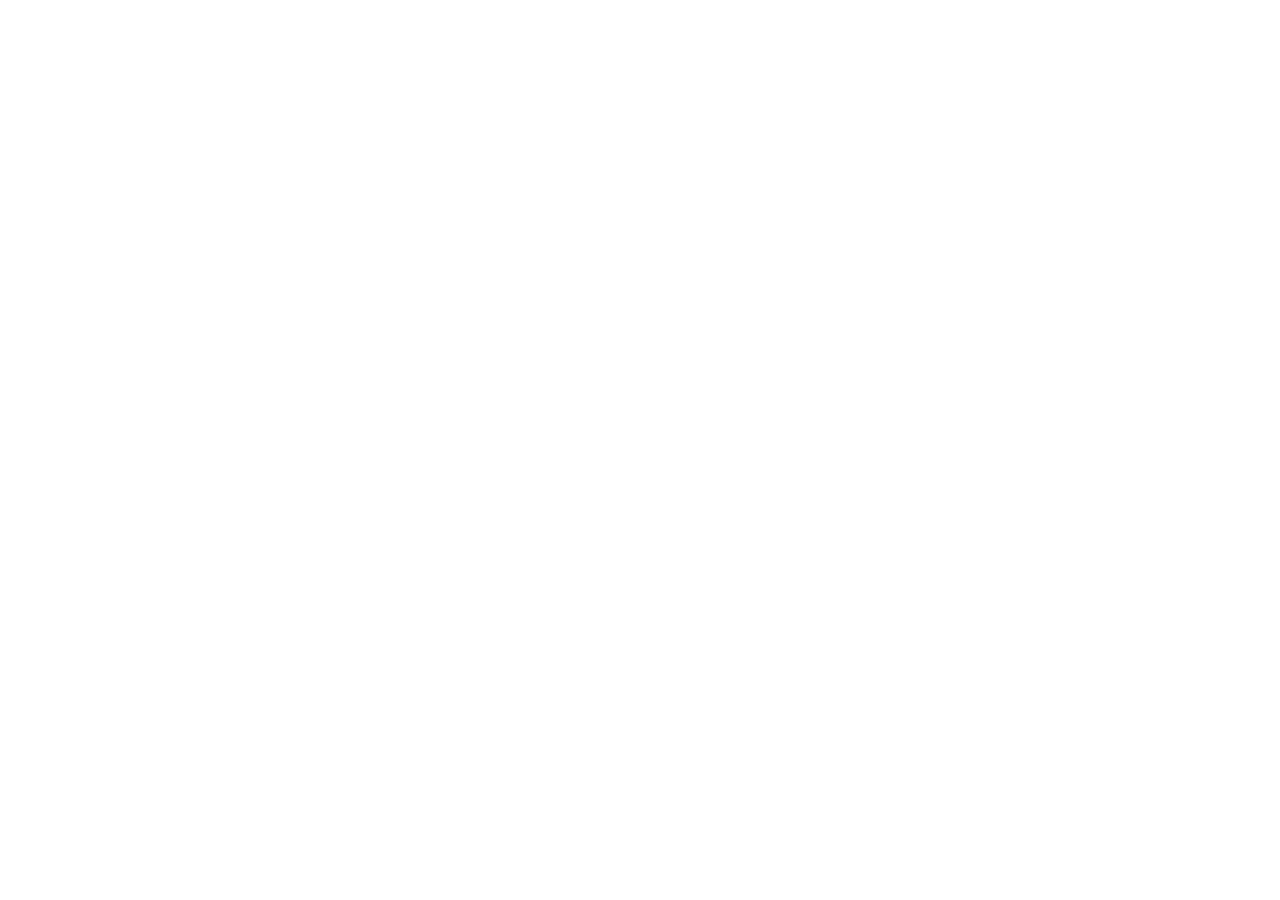
==== index.html @ 02b8e059 "Main Files Intial Version Unfinished" ====
<!DOCTYPE html>
<html lang="en">
<head>
	<title>CardBashD</title>
    <meta charset="UTF-8">
    <meta name="viewport" content="width=device-width, initial-scale=1.0">
	<link rel="stylesheet" href="stylesheet.css">
	<link rel="preconnect" href="https://fonts.googleapis.com">
    <link rel="preconnect" href="https://fonts.gstatic.com" crossorigin>
    <link href="https://fonts.googleapis.com/css2?family=Funnel+Sans:ital,wght@0,300..800;1,300..800&display=swap" rel="stylesheet">
</head>
<body>
</body>
</html>
---- stylesheet.css ----
* {  
            margin: 0;
            padding: 0;
            box-sizing: border-box;
        }

        html, body {  
           min-height: 100vh;
        }

        body {
            display: flex;
            flex-direction: column;
            font-family: Funnel Sans, sans-serif;  
            font-size: 16px;  
            line-height: 1.6;
        }

        main {  
            flex: 1;
            width: 100%;  
            padding: 20px;
            background-color: #9EC6F3;
        }

        header {
            text-align: center;
            width: 100%;  
            padding: 20px;
            background-color: #96ade0;
        }

        header > *, main > * {  
            max-width: 1200px;  
            margin: 0 auto;
        }

        footer {  
            background-color: #FFF1D5;  
            color: white;  
            text-align: center;  
            padding: 20px;  
            margin-top: auto;
        }

        footer > * {  
            max-width: 1200px;  
            margin: 0 auto;
        }

        /* Responsive scaling */
        @media (max-width: 768px) {  
            header, main {    
                padding: 15px;  
            }    
            body {    
                font-size: 14px;  
            }
        }
        
        @media (max-width: 480px) {  
            header, main {    
                padding: 10px;  
            }    
            body {    
                font-size: 12px;  
            }
        }
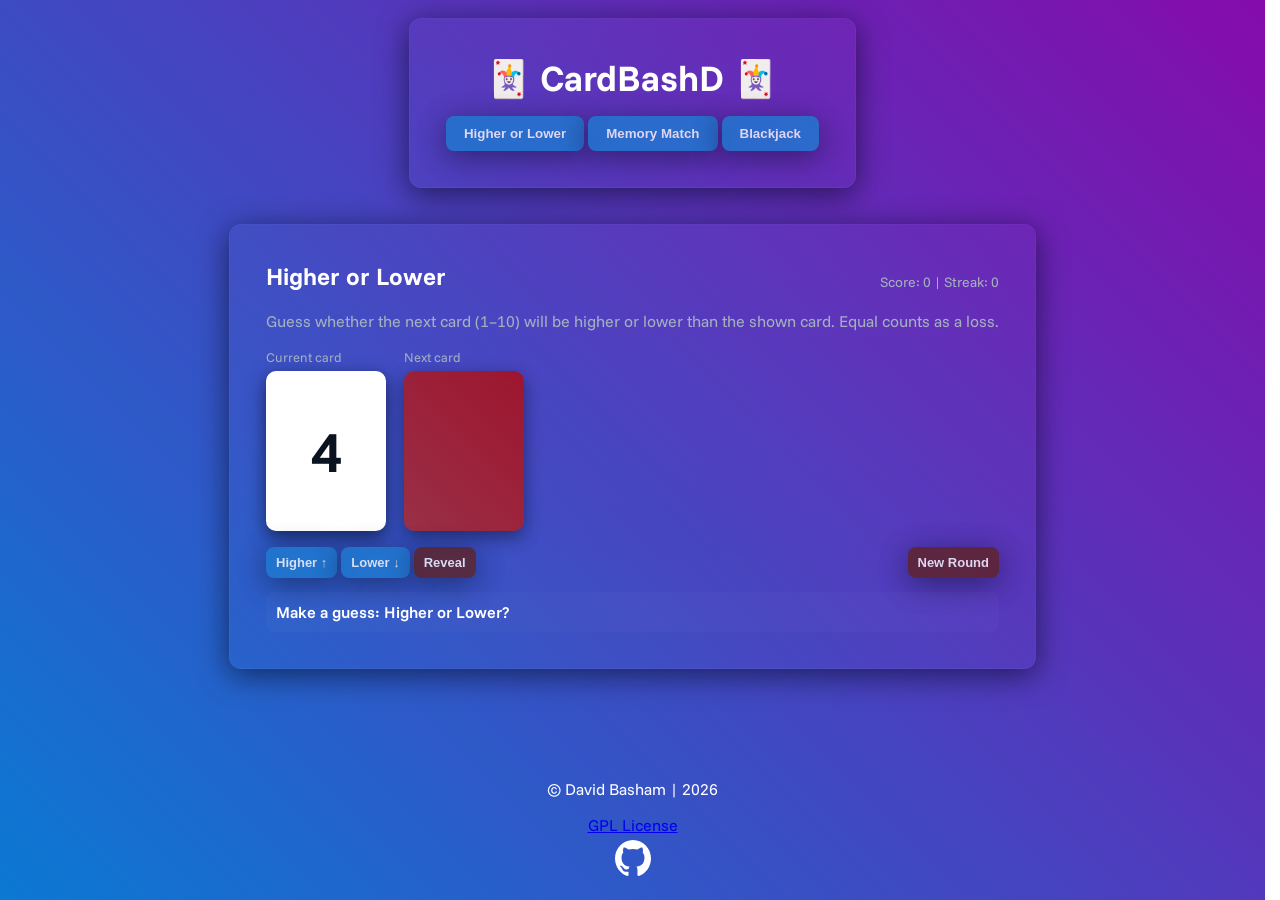
==== commit bc2a949e: "Add all files All files needed to run website" ====
--- a/index.html
+++ b/index.html
@@ -1,14 +1,87 @@
-<!DOCTYPE html>
+<!doctype html>
 <html lang="en">
 <head>
-	<title>CardBashD</title>
-    <meta charset="UTF-8">
-    <meta name="viewport" content="width=device-width, initial-scale=1.0">
-	<link rel="stylesheet" href="stylesheet.css">
-	<link rel="preconnect" href="https://fonts.googleapis.com">
-    <link rel="preconnect" href="https://fonts.gstatic.com" crossorigin>
-    <link href="https://fonts.googleapis.com/css2?family=Funnel+Sans:ital,wght@0,300..800;1,300..800&display=swap" rel="stylesheet">
+  <!-- Style Sheets and Imported Assets -->
+  <link rel="stylesheet" href="stylesheet.css">
+  <link rel="preconnect" href="https://fonts.googleapis.com">
+  <link rel="preconnect" href="https://fonts.gstatic.com" crossorigin>
+  <link href="https://fonts.googleapis.com/css2?family=Funnel+Sans:ital,wght@0,300..800;1,300..800&display=swap" rel="stylesheet">
+  <meta charset="utf-8" />
+  <meta name="viewport" content="width=device-width,initial-scale=1" />
+  <title>CardBashD</title>
 </head>
+
+<!-- Main Site -->
+<!-- Tab interface and title -->
+<header>
+  <h2>🃏 CardBashD 🃏</h2>
+  <div class="tabs" role="tablist">
+    <button class="tab active" data-game="higher" role="tab">Higher or Lower</button>
+    <button class="tab" data-game="memory" role ="tab">Memory Match</button>
+    <button class="tab" data-game="blackjack" role="tab">Blackjack</button>
+  </div>
+</header>
+
+<!-- Main Container for all gameplay-->
 <body>
+  <main class="container">
+  <section id="panel" class="panel" aria-live="polite">
+    </section>
+  </main>
+
+  <script>
+    // Tab switching logic and game lifecycle
+    const panel = document.getElementById('panel');
+    const tabs = Array.from(document.querySelectorAll('.tab'));
+
+    let activeGame = null; // will hold {name, init, destroy} from each module
+
+    function switchTo(gameName){
+      // call destroy on active
+      if(activeGame && typeof activeGame.destroy === 'function') activeGame.destroy();
+      // clear panel
+      panel.innerHTML = '';
+      // load module initializer exposed on window by each script
+      const module = window.GAMES && window.GAMES[gameName];
+      // Error Handler if missing JS scripts
+      if(!module || typeof module.init !== 'function'){
+        panel.textContent = 'Game not available.';
+        activeGame = null;
+        return;
+      }
+      activeGame = module;
+      module.init(panel); // pass container where game should render
+    }
+
+    // tab click
+    tabs.forEach(t => t.addEventListener('click', () => {
+      tabs.forEach(x => x.classList.remove('active'));
+      t.classList.add('active');
+      switchTo(t.dataset.game);
+    }));
+
+    // Start default
+    // Wait briefly for game scripts to attach to window.GAMES
+    window.addEventListener('load', () => {
+      switchTo(document.querySelector('.tab.active').dataset.game);
+    });
+  </script>
+
+  <!-- load game scripts (they should attach to window.GAMES) -->
+  <script src="HighLowCard.js"></script>
+  <script src="Blackjack.js"></script>
+  <script src="Memory.js"></script>
 </body>
+
+<!-- Footer for copyright, github link and license-->
+<footer>
+  <div class="footer-content">
+    <p>© David Basham | 2026</p>
+    <a href="LICENSE.html">GPL License</a>
+  </div>
+  <a href="https://github.com/34097027DavidB/ICT171-WebServer-CardBashD/tree/main">
+    <img src="icon.svg" alt="GitHub Link" width="36" height="36" class="github"/>
+  </a>
+</footer>
+
 </html>
--- a/stylesheet.css
+++ b/stylesheet.css
@@ -1,68 +1,302 @@
-* {  
-            margin: 0;
-            padding: 0;
-            box-sizing: border-box;
-        }
-
-        html, body {  
-           min-height: 100vh;
-        }
-
-        body {
-            display: flex;
-            flex-direction: column;
-            font-family: Funnel Sans, sans-serif;  
-            font-size: 16px;  
-            line-height: 1.6;
-        }
-
-        main {  
-            flex: 1;
-            width: 100%;  
-            padding: 20px;
-            background-color: #9EC6F3;
-        }
-
-        header {
-            text-align: center;
-            width: 100%;  
-            padding: 20px;
-            background-color: #96ade0;
-        }
-
-        header > *, main > * {  
-            max-width: 1200px;  
-            margin: 0 auto;
-        }
-
-        footer {  
-            background-color: #FFF1D5;  
-            color: white;  
-            text-align: center;  
-            padding: 20px;  
-            margin-top: auto;
-        }
-
-        footer > * {  
-            max-width: 1200px;  
-            margin: 0 auto;
-        }
-
-        /* Responsive scaling */
-        @media (max-width: 768px) {  
-            header, main {    
-                padding: 15px;  
-            }    
-            body {    
-                font-size: 14px;  
-            }
+:root
+    {
+        --bg:#071028;
+        --card:#fff;
+        --muted:#a4b0c0;
+        --accent:#1e7acf;
+        --card-font-size: 56px;
+    }
+  
+html::before
+    {
+        content: '';
+        position: fixed;
+        top: 0;
+        left: 0;
+        width: 100%;
+        height: 100vh;
+        background: linear-gradient(45deg, #0b79d3 0%, #860aac 100%);
+        z-index: -1;
+    }
+
+html, body
+    {
+        scrollbar-gutter: stable;
+        height: 100vh;
+        margin: 0;
+        font-family: Funnel Sans, sans-serif;
+        color: var(--card);
+        display: flex;
+        flex-direction: column;
+    }
+
+header 
+    {
+        display: flex;
+        flex-direction: column;
+        max-width: 620px;
+        margin: 2vh auto 2vh auto;
+        padding: 36px;
+        background: linear-gradient(180deg, rgba(255,255,255,0.02), rgba(255,255,255,0.01));
+        border-radius: 12px;
+        box-shadow: 0 6px 30px rgba(2,6,23,0.6);
+        border: 1px solid rgba(255,255,255,0.03);
+        justify-content: center;
+        align-items: center;
+        gap: 16px;
+    }
+
+.container
+    {
+        max-width:1080px;
+        margin:2vh auto 2vh auto;
+        padding:36px;
+        background:linear-gradient(180deg,rgba(255,255,255,0.02),rgba(255,255,255,0.01));
+        border-radius:12px;
+        box-shadow:0 6px 30px rgba(2,6,23,0.6);
+        border:1px solid rgba(255,255,255,0.03);
+    }
+
+h1
+    {
+        margin:0 0 12px;
+        font-size:24px;
+    }
+
+    
+h2 
+    {   
+        font-size: 36px; 
+        margin: 0;   
+        padding: 0;
+    }
+
+footer
+    {
+        display: flex;
+        flex-direction: column;
+        text-align: center;  
+        padding: 20px;  
+        margin-top: auto;
+        gap:5px
+    }
+    
+.footer-content
+    {
+        display: flex;
+        flex-direction: column;
+        text-align: center;  
+    }
+.github
+    {
+        filter: invert(100%) sepia(0%) saturate(0%) hue-rotate(359deg) brightness(104%) contrast(102%);
+    }
+
+.row
+    {
+        display:flex;
+        gap:12px;
+        align-items:center;
+    }
+
+.memory-header 
+    {
+        display: flex;
+        align-items: center;
+        gap: 24px;
+    }
+
+.memory-title 
+    {
+        margin: 0;
+        flex-shrink: 0;
+        font-size: 24px;
+    }
+
+.game-board 
+    {
+        display: grid;
+        grid-template-columns: repeat(8, 1fr);
+        gap: 12px;
+        margin-top: 24px;
+        margin-bottom: 24px;
+        padding: 0 12px;
+    }
+
+.card 
+    {
+        width: 120px;
+        height: 160px;
+        border-radius: 10px;
+        background: #fff;
+        color: #0b1220;
+        display: flex;
+        align-items: center;
+        justify-content: center;
+        font-size: var(--card-font-size);
+        font-weight: 700;
+        box-shadow: 0 6px 18px rgba(2, 6, 23, 0.6);
+        user-select: none;
+        transition: transform 0.6s, opacity 0.6s;
+        transform-style: preserve-3d;
+        opacity: 1;
+    }
+
+.card.hidden 
+    {
+        background: linear-gradient(45deg, #b12727, #b30909);
+        color: transparent;
+        font-size: 20px;
+        letter-spacing: 2px;
+        opacity: 0.8;
+    }
+
+.card.hidden:hover
+    {
+        opacity: 1;
+    }
+
+.card.reveal 
+    {
+        animation: cardFlip 0.6s ease-in-out forwards;
+    }
+
+.card.flip-back 
+    {
+        animation: cardFlipBack 0.6s ease-in-out forwards;
+    }
+
+.card.dealing 
+    {
+        animation: cardDeal 0.4s ease-out forwards;
+    }
+
+
+.card.red-suit 
+    {
+        color: red;
+    }
+
+.card.black-suit 
+    {
+        color: black;
+    }
+
+@keyframes cardDeal 
+    {
+        0% 
+        {
+            opacity: 0;
+            transform: translateY(-20px) scale(0.8);
         }
         
-        @media (max-width: 480px) {  
-            header, main {    
-                padding: 10px;  
-            }    
-            body {    
-                font-size: 12px;  
-            }
-        }+        100% 
+        {
+            opacity: 1;
+            transform: translateY(0) scale(1);
+        }
+    }
+
+.card.reveal 
+{
+    animation: cardFlip 0.6s ease-in-out forwards;
+}
+
+@keyframes cardFlip 
+{
+    0% 
+    {
+        transform: rotateY(180deg);
+    }
+    
+    50% 
+    {
+        transform: rotateY(90deg);
+    }
+    
+    100% 
+    {
+        transform: rotateY(0deg);
+    }
+}
+
+@keyframes cardFlipBack 
+    {
+        0% 
+        {
+            transform: rotateY(0deg);
+        } 
+        100% 
+        {
+            transform: rotateY(180deg);
+        }
+    }
+
+
+.muted
+    {
+        color:var(--muted);
+        font-size:16px;
+        margin-top:8px;
+    }
+
+.controls
+    {
+        margin-top:16px;
+        display:flex;
+        gap:12px;
+    }
+
+button
+    {
+        border-radius:3px;
+        box-shadow:0 6px 30px rgba(2,6,23,0.6);
+        background:var(--accent);
+        color:rgb(255, 255, 255);
+        padding:10px 18px;
+        border-radius:8px;
+        border:none;
+        cursor:pointer;
+        font-weight:700;
+        opacity: 0.8;
+        transition: 0.3s;
+    }
+
+button:hover 
+    {
+        opacity: 1;
+    }
+
+button.secondary
+    {
+        background:#5f2121;
+        color:var(--card);
+    }
+
+.btn-paused 
+    {
+        background: var(--accent) !important;
+    }
+
+.status
+    {
+        margin-top:14px;
+        background:rgba(255,255,255,0.02);
+        padding:10px;
+        border-radius:8px;
+        font-weight:600;
+    }
+
+.score
+    {
+        margin-left:auto;
+        text-align:right;
+        font-size:14px;
+        color:var(--muted);
+    }
+.small
+    {
+        font-size:13px;
+        padding:8px 10px;
+        border-radius:8px;
+    }
